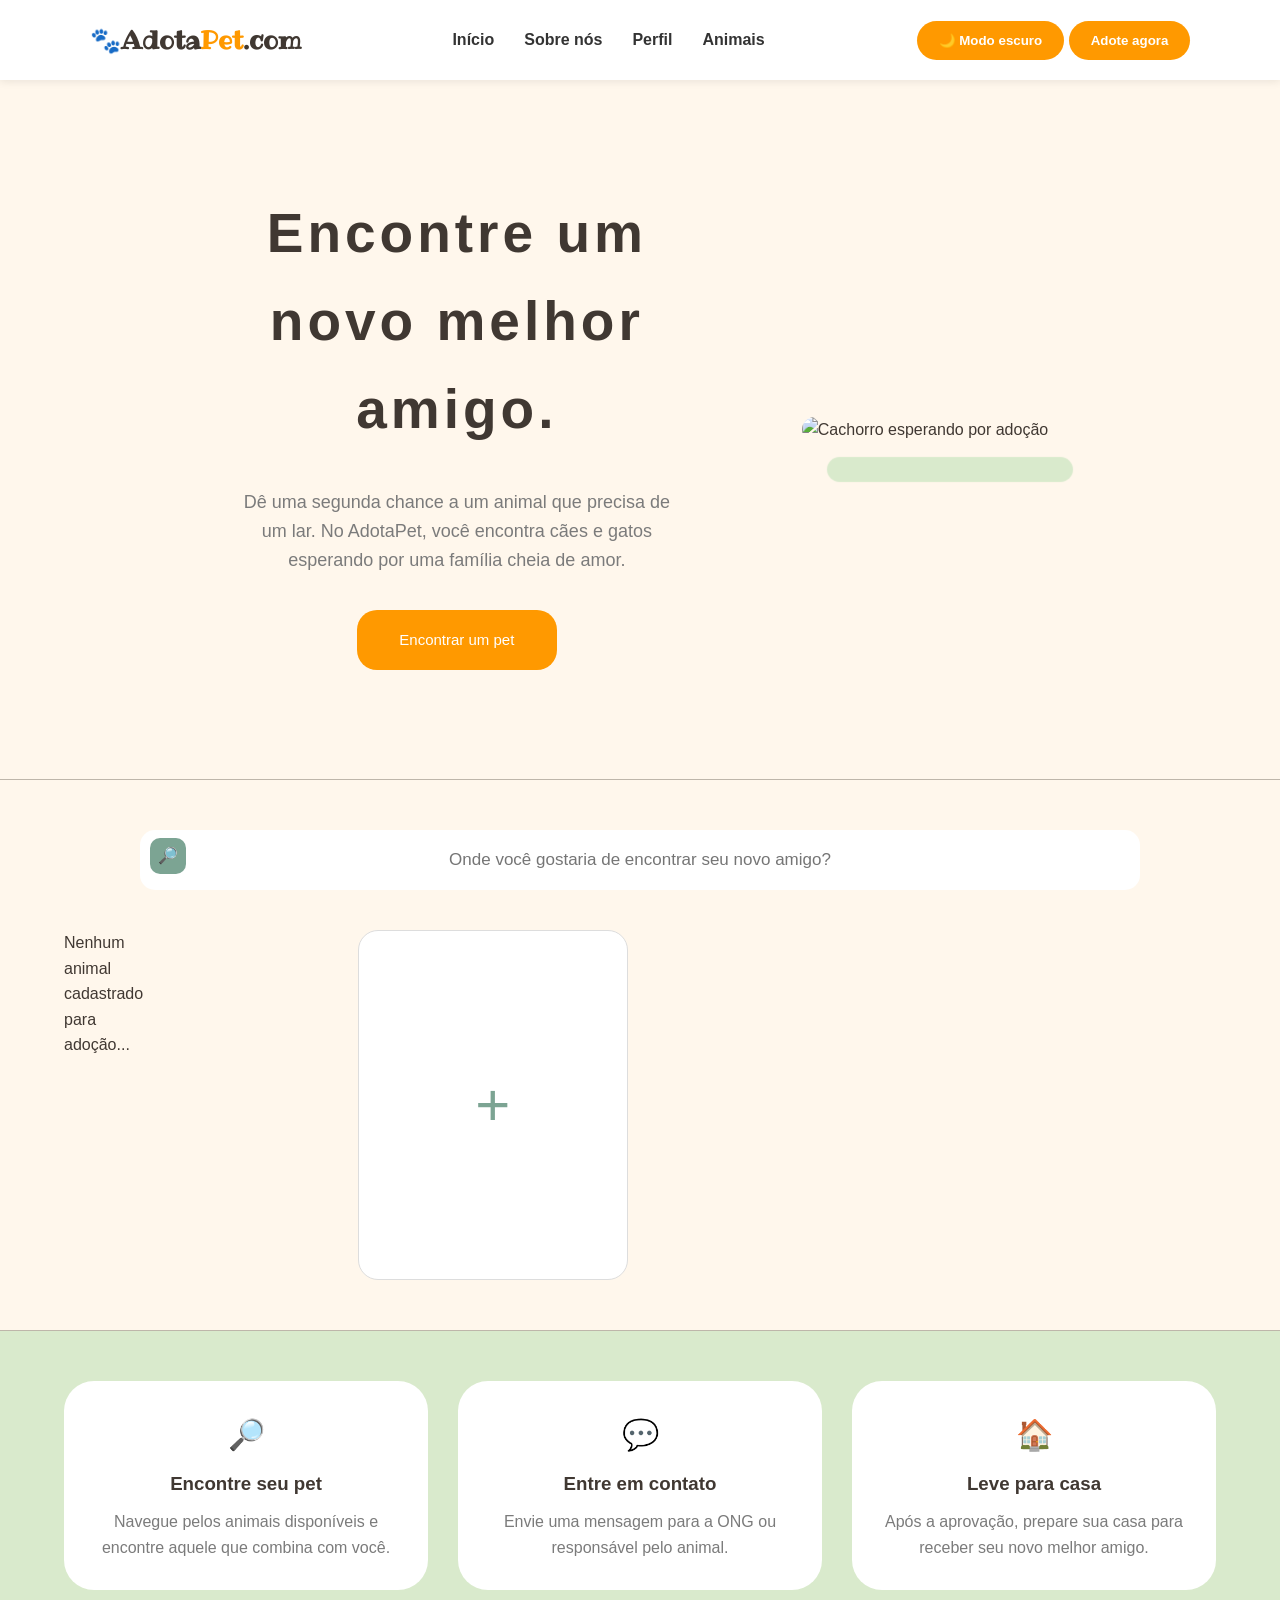
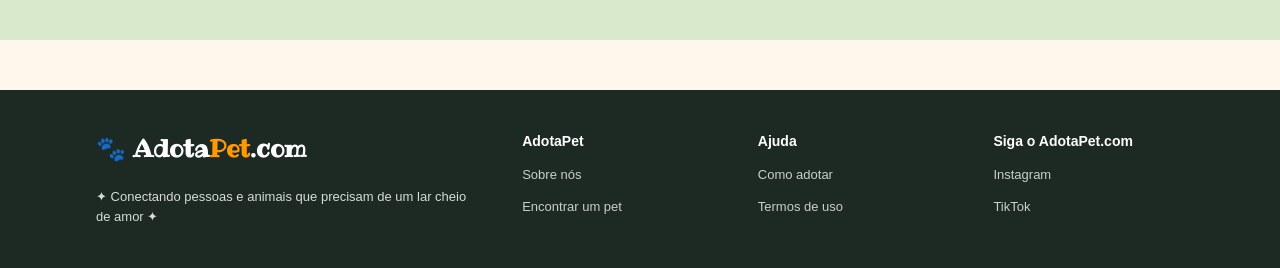
==== frontend/index.html @ 57af148b "primeiro commit" ====
<!DOCTYPE html>
<html lang="pt-BR">

<head>
    <meta charset="UTF-8">
    <meta name="viewport" content="width=device-width, initial-scale=1.0">
    <title>AdotaPet.com</title>
    <script src="https://cdn.tailwindcss.com"></script>
    <link rel="stylesheet" href="https://unpkg.com/aos@2.3.1/dist/aos.css">
    <link rel="stylesheet" href="style.css">
</head>

<body>

      <header>
        <div>
            <h1>🐾Adota<span>Pet</span>.com</h1>
        </div>

        <nav>
            <a href="index.html">Início</a>
            <a href="sobre.html">Sobre nós</a>
            <a href="perfil.html">Perfil</a>
            <a href="animais.html">Animais</a>
        </nav>
        <a href="cadastro.html">
            <button id="modoEscuro">🌙 Modo escuro</button>
            <button>Adote agora</button>
        </a>
    </header>
    <main>

        <section id="hero">

            <div id="info_inicial">

                <h2 id="titulo2">
                    Encontre um novo
                    <span>melhor amigo.</span>
               </h2>

                <p>
                    Dê uma segunda chance a um animal que precisa de um lar.
                    No AdotaPet, você encontra cães e gatos esperando por
                    uma família cheia de amor.
                </p>

                <div id="buttons_inicial">

                    <button class="btn" onclick="window.location.href='#pesquisa_inicial'">
                        Encontrar um pet
                    </button>

                </div>

            </div>

            <div>
                <img src="https://images.unsplash.com/photo-1552053831-71594a27632d?auto=format&fit=crop&w=900&q=80"
                    alt="Cachorro esperando por adoção" id="img-hero">
            </div>

        </section>


        <section id="pesquisa_inicial">

            <div id="div_lupa">



                <p id="lupa">🔎</p>

                <input type="text" id="pesquisa" placeholder="Onde você gostaria de encontrar seu novo amigo?">
                <div id="animais"></div>
            </div>


            <div id="container">
                <div id="listaAnimais">

                </div>
                <div class="animais">

                    <a href="formsanimal.html" id="p_animais">+</a>

                </div>
            </div>

        </section>


        <section id="container2">

            <div class="caixas">

                <p>🔎</p>

                <h3>Encontre seu pet</h3>

                <p>
                    Navegue pelos animais disponíveis e encontre
                    aquele que combina com você.
                </p>

            </div>


            <div class="caixas">

                <p>💬</p>

                <h3>Entre em contato</h3>

                <p>
                    Envie uma mensagem para a ONG ou responsável
                    pelo animal.
                </p>

            </div>


            <div class="caixas">

                <p>🏠</p>

                <h3>Leve para casa</h3>

                <p>
                    Após a aprovação, prepare sua casa para receber
                    seu novo melhor amigo.
                </p>

            </div>

        </section>

    </main>


    <footer class="rodape">

        <div class="rodape-conteudo">

            <div class="rodape-marca">

                <h2>
                    🐾
                    <span>Adota</span><b>Pet</b><span>.com</span>
                </h2>

                <p>
                    ✦ Conectando pessoas e animais que precisam
                    de um lar cheio de amor ✦
                </p>

            </div>


            <div class="rodape-coluna">

                <h3>AdotaPet</h3>

                <a href="sobre.html">Sobre nós</a>

                <a href="index.html">Encontrar um pet</a>

            </div>


            <div class="rodape-coluna">

                <h3>Ajuda</h3>

                <a href="adotar.html">Como adotar</a>

                <a href="termos.html">Termos de uso</a>

            </div>


            <div class="rodape-coluna"> 

                <h3>Siga o AdotaPet.com</h3>

                <a href="#">Instagram</a>

                <a href="#">TikTok</a>

            </div>

        </div>

    </footer>
 
   <script src="https://unpkg.com/aos@2.3.1/dist/aos.js"></script>
    <script src="https://cdn.jsdelivr.net/npm/gsap@3.13.0/dist/gsap.min.js"></script>
    <script src="https://cdn.jsdelivr.net/npm/gsap@3.13.0/dist/ScrollTrigger.min.js"></script>
    <script src="animacao.js"></script>
    <script src="script.js"></script>



</body>

</html>
---- frontend/style.css ----
* {
    margin: 0;
    padding: 0;
    box-sizing: border-box;
}

:root {
    --fundo: #fff7ec;
    --branco: #fff;
    --card: #fffdf9;

    --verde: #5c9148;
    --verde-escuro: #2f6b3f;
    --verde-claro: #e5efe2;
    --verde-clarinho: #d9eacc;

    --laranja: #ff9900;
    --laranjaescuro: #b96f00;

    --texto: #403832;
    --cinza: #646464;
    --borda: #eee5dc;

    --sombra: 0 4px 12px #503c281a;
}

@font-face {
    font-family: "fonte";
    src: url("Ribeye-Regular.ttf");
}

html {
    scroll-behavior: smooth;
}

body {
    background: var(--fundo);
    color: var(--texto);
    font-family: Arial, sans-serif;
    line-height: 1.6;
}

p {
    color: var(--cinza);
}

a {
    text-decoration: none;
}

button {
    cursor: pointer;
    transition: .3s ease;
}

button:hover {
    transform: translateY(-2px);
}

header {
    min-height: 80px;
    padding: 15px 7%;

    display: flex;
    align-items: center;
    justify-content: space-between;

    background: var(--branco);
    box-shadow: 0 2px 8px #00000014;
}

header h1 {
    margin: 0;
    font-family: "fonte";
    font-size: 25px;
}

header h1 span {
    color: var(--laranja);
}

nav {
    display: flex;
    gap: 30px;
}

nav a {
    color: #333;
    font-weight: bold;
    transition: .3s;
}

nav a:hover {
    color: var(--laranja);
}

header button {
    padding: 12px 22px;
    border: none;
    border-radius: 25px;

    background: var(--laranja);
    color: white;
    font-weight: bold;
}

header button:hover {
    background: var(--laranjaescuro);
}

body>h1 {
    margin: 35px 0 5px;

    color: var(--laranja);
    font-family: Georgia, serif;
    font-size: 32px;
    text-align: center;
}

body>p {
    margin-bottom: 25px;
    text-align: center;
}

.quem-somos {
    width: 90%;
    max-width: 1000px;

    margin: 25px auto;
    padding: 28px;

    display: grid;
    grid-template-columns: 1fr 1.3fr;
    gap: 30px;
    align-items: center;

    background: var(--card);
    border: 1px solid var(--borda);
    border-radius: 20px;

    box-shadow: var(--sombra);

    transition: .3s ease;
}

.quem-somos:hover {
    transform: translateY(-4px);
    box-shadow: 0 8px 20px #503c2824;
}

.imagem-quem {
    height: 230px;
    overflow: hidden;
    border-radius: 16px;
}

.imagem-quem img {
    width: 100%;
    height: 100%;
    object-fit: cover;
}

.titulo-quem,
.cabecalho {
    display: flex;
    align-items: center;
    gap: 12px;
    margin-bottom: 15px;
}

.icone-quem,
.cabecalho .icone {
    width: 45px;
    height: 45px;

    display: grid;
    place-items: center;

    flex-shrink: 0;

    background: var(--verde-claro);
    border-radius: 50%;

    font-size: 21px;
}

.titulo-quem h2,
.caixa h4 {
    color: var(--texto);
    font-family: Georgia, serif;
}

.texto-quem p,
.caixa p {
    margin-bottom: 12px;
    font-size: 13px;
    line-height: 1.6;
    text-align: left;
}

.informacao {
    width: 90%;
    max-width: 1000px;

    margin: 30px auto;

    display: grid;
    grid-template-columns: repeat(3, 1fr);
    gap: 18px;
}

.caixa {
    min-height: 390px;
    padding: 22px 18px;

    background: var(--card);
    border: 1px solid var(--borda);
    border-radius: 18px;

    box-shadow: var(--sombra);

    transition: .3s ease;
}

.caixa:hover {
    transform: translateY(-4px);
    box-shadow: 0 8px 20px #503c2824;
}

.caixa h4 {
    font-size: 18px;
}

.banner-adocao {
    width: 90%;
    max-width: 900px;

    min-height: 260px;

    margin: 40px auto;
    padding: 25px 35px;

    display: flex;
    align-items: center;
    gap: 40px;

    background: #c98d7d;
    border-radius: 18px;

    color: white;

    box-shadow: var(--sombra);
}

.foto-polaroid {
    width: 145px;
    height: 205px;

    flex-shrink: 0;
    position: relative;

    padding: 8px;

    background: white;

    transform: rotate(-7deg);

    box-shadow: 0 4px 10px #0003;
}

.foto-polaroid img {
    width: 100%;
    height: 155px;
    object-fit: cover;
}

.foto-polaroid span {
    position: absolute;
    bottom: -15px;
    left: 3px;

    width: 40px;
    height: 40px;

    display: grid;
    place-items: center;

    background: #71916e;
    border-radius: 50%;
}

.conteudo-banner {
    flex: 1;
}

.conteudo-banner h2 {
    margin-bottom: 8px;

    color: white;
    font-family: Georgia, serif;
    text-align: center;
}

.conteudo-banner p {
    color: #fffe;
    text-align: center;
}

.acoes {
    display: flex;
    justify-content: center;
    gap: 35px;
    margin-top: 20px;
}

.acoes>div {
    text-align: center;
}

.acoes strong {
    width: 45px;
    height: 45px;

    margin: auto;

    display: grid;
    place-items: center;

    border: 2px solid #fffc;
    border-radius: 50%;
}

.acoes p {
    color: white;
    font-size: 12px;
}

.rodape {
    margin-top: 50px;
    padding: 40px 0;

    background: #1d2923;
}

.rodape-conteudo {
    width: 85%;
    max-width: 1100px;

    margin: auto;

    display: grid;
    grid-template-columns: 2fr 1fr 1fr 1fr;
    gap: 45px;
}

.rodape-marca h2 {
    margin-bottom: 18px;

    color: white;
    font-family: "fonte";
}

.rodape-marca h2 span {
    color: white;
}

.rodape-marca h2 b {
    color: var(--laranja);
}

.rodape-marca p {
    color: #d6dcd8;
    font-size: 13px;
    text-align: left;
}

.rodape-coluna {
    display: flex;
    flex-direction: column;
    gap: 12px;
}

.rodape-coluna h3 {
    color: white;
    font-size: 14px;
}

.rodape-coluna a {
    color: #c9d0cc;
    font-size: 13px;
    transition: .2s;
}

.rodape-coluna a:hover {
    color: var(--laranja);
    transform: translateX(3px);
}

.conteudo-termos {
    width: 90%;
    max-width: 950px;
    margin: 45px auto;
}

.titulo-termos {
    margin-bottom: 35px;
    text-align: center;
}

.titulo-termos h2 {
    color: var(--laranja);
    font-family: Georgia, serif;
    font-size: 32px;
}

.titulo-termos small {
    color: #777;
}

.texto-termos {
    padding: 40px 50px;

    background: white;
    border-radius: 15px;

    box-shadow: var(--sombra);
}

.texto-termos p {
    margin-bottom: 18px;

    color: #444;
    font-size: 15px;

    text-align: justify;
}

.texto-termos h3 {
    margin: 30px 0 12px;

    color: var(--laranja);
    font-family: Georgia, serif;
}

.texto-termos ul {
    margin: 10px 0 20px 25px;
}

.texto-termos li {
    margin-bottom: 7px;
}

.final {
    padding: 20px;

    background: #eef7e9;
    border-left: 5px solid var(--verde);
    border-radius: 8px;
}

.assinatura {
    color: var(--laranja) !important;
    text-align: center !important;
}

#hero {
    min-height: 700px;
    padding: 50px 8%;

    display: flex;
    justify-content: center;
    align-items: center;

    gap: 120px;

    border-bottom: 1px solid #beb6aa;
}

#info_inicial {
    max-width: 500px;

    display: flex;
    flex-direction: column;
    align-items: center;

    gap: 35px;
}

#info_inicial h2 {
    max-width: 450px;

    font-size: 55px;
    letter-spacing: 4px;

    text-align: center;
}

#info_inicial p {
    max-width: 450px;

    color: #7b7b7b;
    font-size: 18px;
    line-height: 1.6;

    text-align: center;
}

#img-hero {
    width: 450px;
    height: 600px;

    object-fit: cover;

    border-radius: 20px;

    box-shadow: #d9eacc 25px 40px 1px;
}

#buttons_inicial {
    display: flex;
    gap: 30px;
}

.btn {
    width: 200px;
    height: 60px;

    border: none;
    border-radius: 20px;

    background: var(--laranja);
    color: white;

    font-size: 15px;
}

.btn:hover {
    background: var(--laranjaescuro);
}

#btn-comofunciona {
    background: transparent;

    border: 1px solid #abbe9d;

    color: #38452f;

    box-shadow: 2px 2px 2px #38452f;
}

#btn-comofunciona:hover {
    background: var(--verde-claro);
    color: var(--verde-escuro);
}

#pesquisa_inicial {
    min-height: 400px;
    padding: 50px 5%;

    display: flex;
    flex-direction: column;
    align-items: center;

    gap: 40px;

    border-bottom: 1px solid #beb6aa;
}

#div_lupa {
    width: 90%;
    max-width: 1000px;
    position: relative;
}

#div_lupa input {
    width: 100%;
    height: 60px;

    padding: 0 55px;

    border: none;
    border-radius: 15px;

    font-size: 17px;
    text-align: center;

    outline: none;
}

#div_lupa input:focus {
    box-shadow: 0 0 0 2px #d9eacc;
}

#lupa {
    position: absolute;
    top: 8px;
    left: 10px;

    z-index: 1;

    padding: 5px 8px;

    background: #7ca493;
    border-radius: 10px;
}

#container {
    width: 100%;
    max-width: 1200px;

    display: grid;
    grid-template-columns: repeat(4, 1fr);

    gap: 25px;
}

.animais {
    min-height: 350px;
    padding: 15px;

    display: flex;
    flex-direction: column;

    gap: 10px;

    background: white;

    border: 1px solid #ddd;
    border-radius: 20px;

    transition: .3s ease;
}

.animais:hover {
    transform: translateY(-5px);
    box-shadow: 0 8px 20px #503c2820;
}

.animais img {
    width: 100%;
    height: 200px;

    object-fit: cover;

    border-radius: 15px;
}

.info_animais {
    display: flex;
    flex-direction: column;
    gap: 3px;
}

.info_animais h3 {
    font-size: 20px;
}

.info_animais p {
    color: #7b7b7b;
    font-size: 14px;
}

.animais button {
    height: 45px;

    margin-top: auto;

    border: none;
    border-radius: 20px;

    background: var(--laranja);
    color: white;
}

.animais button:hover {
    background: var(--laranjaescuro);
}

#p_animais {
    height: 100%;

    display: grid;
    place-items: center;

    color: #7ca493;
    font-size: 60px;
}

.animais:last-child {
    cursor: pointer;
}

.animais:last-child:hover {
    background: var(--verde-claro);
}

#container2 {
    padding: 50px 5%;

    display: grid;
    grid-template-columns: repeat(3, 1fr);

    gap: 30px;

    background: var(--verde-clarinho);
}

.caixas {
    min-height: 200px;
    padding: 30px;

    display: flex;
    flex-direction: column;
    justify-content: center;
    align-items: center;

    gap: 10px;

    background: white;
    border-radius: 30px;

    text-align: center;

    transition: .3s ease;
}

.caixas:hover {
    transform: translateY(-5px);
    box-shadow: 0 8px 20px #503c2820;
}

.caixas p:first-child {
    font-size: 30px;
}

.caixas p:last-child {
    color: #7b7b7b;
}

/*login*/

.login-container {
    display: flex;
    justify-content: center;
    padding: 80px;
}

.login-box {
    background-color: white;
    padding: 50px;
    width: 450px;
    border-radius: 15px;
    text-align: center;
}

.login-box input {
    width: 100%;
    padding: 15px;
    margin: 12px 0 20px;
    border: 1px solid #ccc;
    border-radius: 5px;
}

.login-box button {
    width: 100%;
    padding: 15px;
    margin-top: 10px;
    border: none;
    border-radius: 20px;
}

/* CADASTRO */

.cadastro-main {
    display: flex;
    flex-direction: column;
    align-items: center;
    justify-content: center;
    padding: 50px;
    margin: 50px auto;
    background-color: white;
    width: 650px;
    max-width: 90%;
    border-radius: 10px;
    text-align: center;
}

.cadastro-main h2 {
    margin-bottom: 20px;
    color: var(--laranja);
    font-family: Georgia, serif;
    font-size: 28px;
}

.cadastro-main input {
    width: 100%;
    padding: 10px;
    margin: 8px 0 15px;
    border: 1px solid #ccc;
    border-radius: 5px;
}

.cadastro-main select {
    width: 100%;
    padding: 10px;
    margin: 8px 0 15px;
    border: 1px solid #ccc;
    border-radius: 5px;
}

.cadastro-main button {
    width: 100%;
    padding: 10px;
    border: none;
    border-radius: 20px;
    background-color: #e2e0e0;
}


.como-funciona {
    width: 90%;
    max-width: 1000px;
    margin: 50px auto;
}

.introducao {
    text-align: center;
    margin-bottom: 30px;
}

.introducao h1 {
    color: var(--laranja);
    font-family: Georgia, serif;
    font-size: 32px;
    margin-bottom: 10px;
}

.introducao p {
    max-width: 700px;
    margin: auto;
    font-size: 15px;
}

.etapa {
    padding: 22px 28px;
    margin-bottom: 15px;
    background: var(--card);
    border: 1px solid var(--borda);
    border-radius: 18px;
    box-shadow: 0 3px 10px #00000012;
    transition: .3s;
}

.etapa:hover {
    transform: translateY(-3px);
    box-shadow: 0 7px 18px #0000001c;
}

.etapa h2 {
    color: var(--texto);
    font-family: Georgia, serif;
    font-size: 20px;
    margin-bottom: 8px;
}

.etapa p {
    color: #555;
    font-size: 14px;
    margin-bottom: 8px;
    text-align: left;
}

.etapa ul {
    margin-left: 20px;
    color: #555;
    font-size: 14px;
}





.animais img {
    width: 100%;
    height: 220px;
    object-fit: cover;
    border-radius: 10px;
    cursor: pointer;
}

.animais img:hover {
    opacity: 0.8;
}


#lunaP {
    background-color: var(--fundo);
    margin-left: 20%;
    margin-right: 20%;
}





/* DADOS DO ANIMAL */

.dados-thor {
    padding: 20px;
}

.titulo-animal {
    color: #6b9e78;
    font-size: 18px;
    font-weight: bold;
    margin-bottom: 10px;
}

.dados-thor h2 {
    font-size: 45px;
    color: #333;
    margin-bottom: 20px;
}

.informacoes {
    background-color: white;
    padding: 20px;
    border-radius: 15px;
    margin-bottom: 25px;
    box-shadow: 0 4px 15px rgba(0, 0, 0, 0.08);
}

.informacoes p {
    margin: 12px 0;
    font-size: 16px;
}

.dados-thor h3 {
    font-size: 22px;
    margin-bottom: 12px;
    color: #444;
}

.dados-thor>p {
    font-size: 16px;
    line-height: 1.6;
    margin-bottom: 15px;
}

.botoes-thor {
    display: flex;
    gap: 15px;
    margin-top: 25px;
}

.btn-adotar {
    background-color: #6b9e78;
    color: white;
    border: none;
    padding: 13px 22px;
    border-radius: 10px;
    font-weight: bold;
    cursor: pointer;
}

.btn-voltar {
    background-color: white;
    color: #6b9e78;
    border: 2px solid #6b9e78;
    padding: 11px 22px;
    border-radius: 10px;
    font-weight: bold;
    cursor: pointer;
}

#listaAnimais {
    display: grid;
    grid-template-columns: 1fr 1fr 1fr;
    flex-wrap: wrap;
    justify-content: space-evenly;
}

.carD {
    display: flex;
    flex-direction: column;
    gap: 5px;
    padding: 20px;
    padding-top: 20px;
    width: 400px;
    height: 400px;
    border: 1px solid white;
    border-radius: 21px;
    margin: 35px;
    background-color: white;
    color: black;
    box-shadow: #5b996cb7 10px 10px 1px;

}

.listadalista {
    display: grid;
    grid-template-columns: 1fr 1fr 1fr;
    flex-wrap: wrap;
    justify-content: space-evenly;
}


/*modo escuro*/

body.modo-escuro {
    background: #121212;
    color: white;
}

body.modo-escuro header{
    background: #121212;
}

body.modo-escuro a {
    color: white;
}

#modoescuro {
    padding: 10px 15px;
    border: none;
    border-radius: 20px;
    cursor: pointer;
    background: #333;
    colot
}


@media(max-width: 600px) {
    #hero {
        flex-direction: column;
    }

    #container {
        grid-template-columns: 1fr;
    }

    a {
        margin-left: 10px;
    }
    #container2 {
        grid-template-columns: 1fr;
    }

    #listaAnimais {
        grid-template-columns: 1fr;
        justify-content: center;
        align-items: center;
        justify-self: center;
    }

    .listadalista {
        grid-template-columns: 1fr;
        justify-content: center;
        align-items: center;
        justify-self: center;
    }

    nav {
        gap:10px
    }
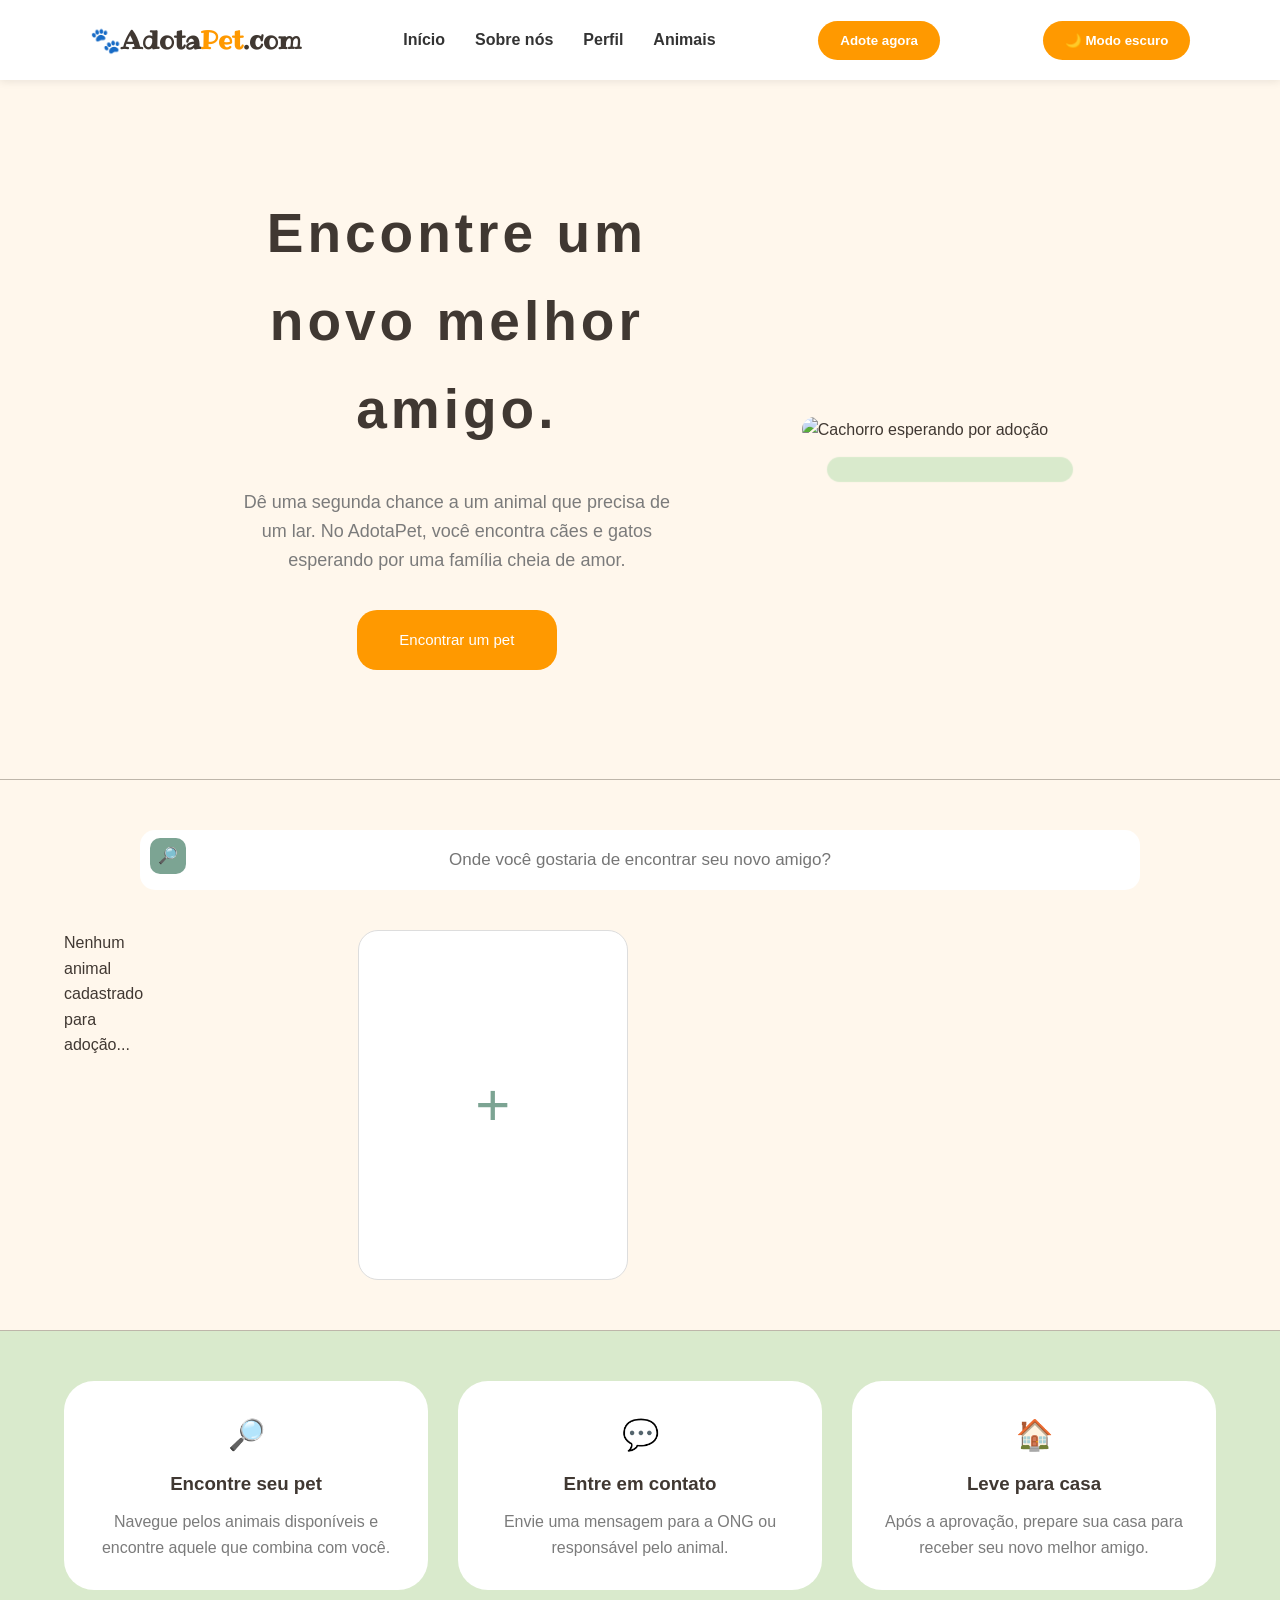
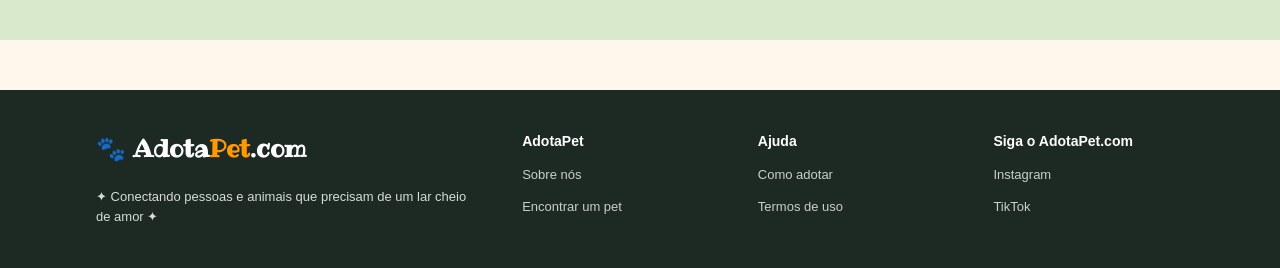
==== commit 22b29285: "v1.1" ====
--- a/frontend/index.html
+++ b/frontend/index.html
@@ -24,9 +24,10 @@
             <a href="animais.html">Animais</a>
         </nav>
         <a href="cadastro.html">
-            <button id="modoEscuro">🌙 Modo escuro</button>
+
             <button>Adote agora</button>
         </a>
+        <button id="modoEscuro">🌙 Modo escuro</button>
     </header>
     <main>
 
--- a/frontend/style.css
+++ b/frontend/style.css
@@ -1004,6 +1004,23 @@
     justify-content: space-evenly;
 }
 
+/*CADASTRO*/
+
+#miau{
+    font-family: "Oswald", sans-serif;
+    font-size: 30px;
+    display: flex;
+    justify-content: left;
+    margin: 90px;
+}
+
+#auau{
+    font-family: "Oswald", sans-serif;
+    font-size: 30px;
+    display: flex;
+    justify-content: right;
+    margin: 90px;
+}
 
 /*modo escuro*/
 
@@ -1026,7 +1043,11 @@
     border-radius: 20px;
     cursor: pointer;
     background: #333;
-    colot
+    color: w;
+}
+
+div.modo-escuro{
+    
 }
 
 
@@ -1059,7 +1080,5 @@
         align-items: center;
         justify-self: center;
     }
-
-    nav {
-        gap:10px
-    }+    
+}
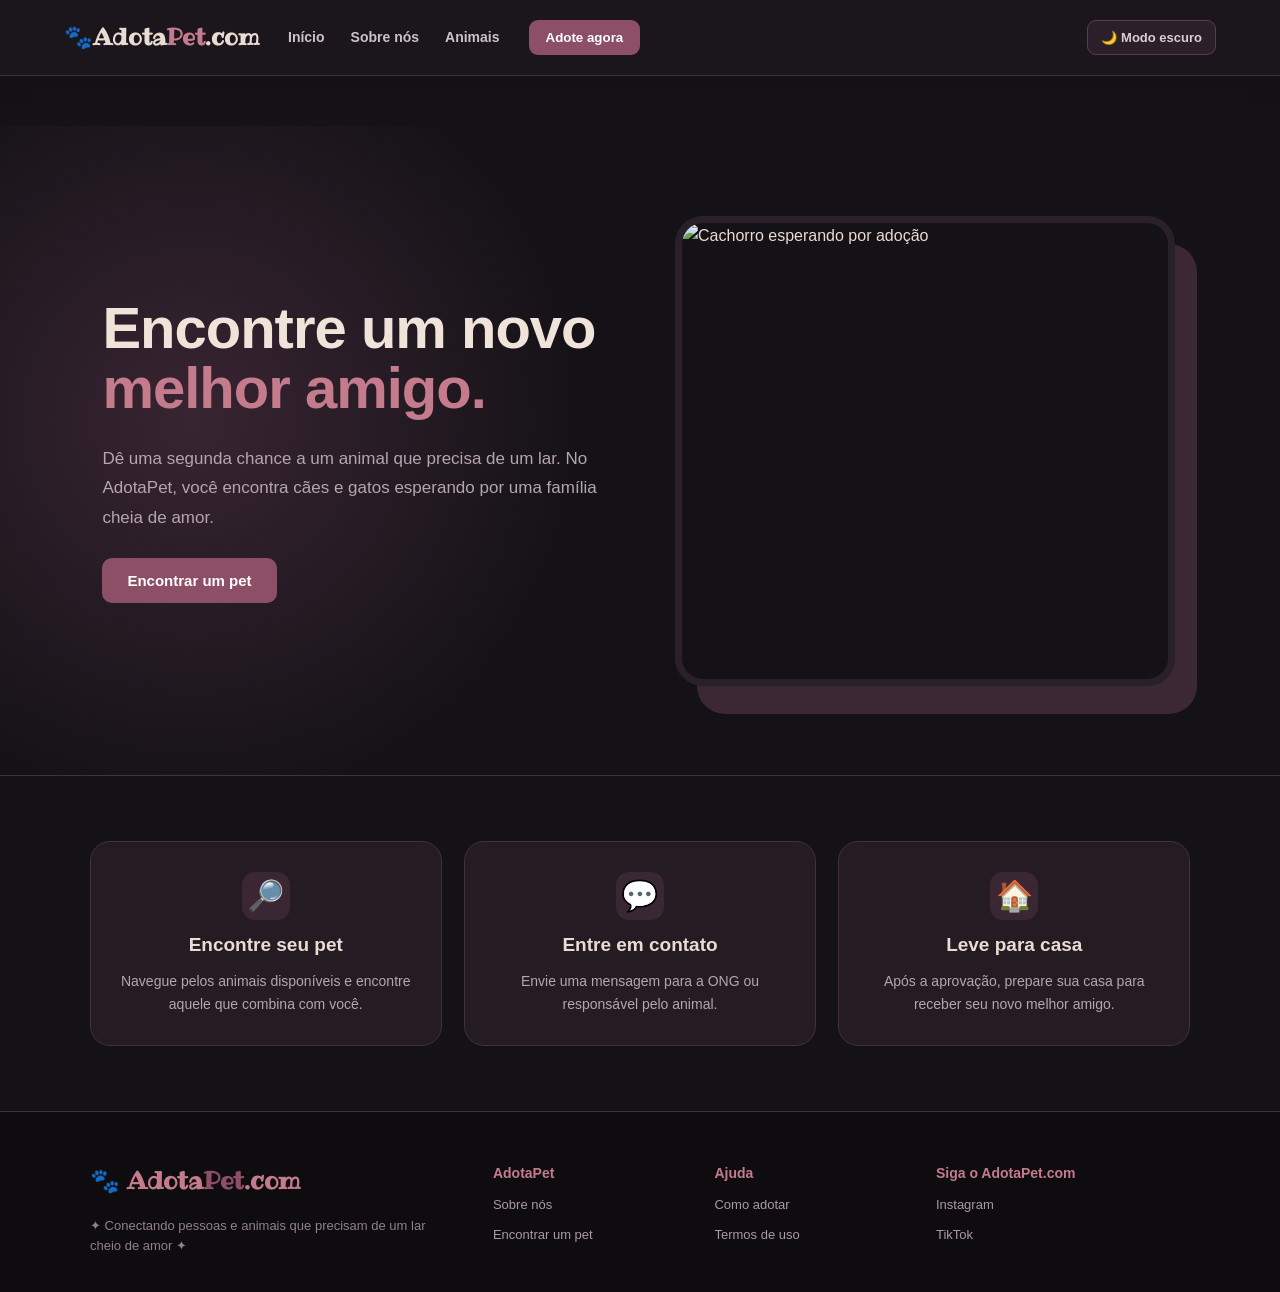
==== commit d60d2be7: "v1.2" ====
--- a/frontend/index.html
+++ b/frontend/index.html
@@ -20,7 +20,6 @@
         <nav>
             <a href="index.html">Início</a>
             <a href="sobre.html">Sobre nós</a>
-            <a href="perfil.html">Perfil</a>
             <a href="animais.html">Animais</a>
         </nav>
         <a href="cadastro.html">
@@ -30,22 +29,17 @@
         <button id="modoEscuro">🌙 Modo escuro</button>
     </header>
     <main>
-
         <section id="hero">
-
             <div id="info_inicial">
-
                 <h2 id="titulo2">
                     Encontre um novo
                     <span>melhor amigo.</span>
                </h2>
-
                 <p>
                     Dê uma segunda chance a um animal que precisa de um lar.
                     No AdotaPet, você encontra cães e gatos esperando por
                     uma família cheia de amor.
                 </p>
-
                 <div id="buttons_inicial">
 
                     <button class="btn" onclick="window.location.href='#pesquisa_inicial'">
@@ -62,34 +56,6 @@
             </div>
 
         </section>
-
-
-        <section id="pesquisa_inicial">
-
-            <div id="div_lupa">
-
-
-
-                <p id="lupa">🔎</p>
-
-                <input type="text" id="pesquisa" placeholder="Onde você gostaria de encontrar seu novo amigo?">
-                <div id="animais"></div>
-            </div>
-
-
-            <div id="container">
-                <div id="listaAnimais">
-
-                </div>
-                <div class="animais">
-
-                    <a href="formsanimal.html" id="p_animais">+</a>
-
-                </div>
-            </div>
-
-        </section>
-
 
         <section id="container2">
 
--- a/frontend/style.css
+++ b/frontend/style.css
@@ -5,23 +5,17 @@
 }
 
 :root {
-    --fundo: #fff7ec;
-    --branco: #fff;
-    --card: #fffdf9;
-
-    --verde: #5c9148;
-    --verde-escuro: #2f6b3f;
-    --verde-claro: #e5efe2;
-    --verde-clarinho: #d9eacc;
-
-    --laranja: #ff9900;
-    --laranjaescuro: #b96f00;
-
-    --texto: #403832;
-    --cinza: #646464;
-    --borda: #eee5dc;
-
-    --sombra: 0 4px 12px #503c281a;
+    --bg: #151217;
+    --bg2: #1c161d;
+    --surface: #241c22;
+    --surface2: #2d222b;
+    --primary: #8d4f65;
+    --accent: #c47b8c;
+    --accent2: #d69aaa;
+    --cream: #eadbd3;
+    --muted: #b5a5ad;
+    --border: #40313c;
+    --shadow: 0 18px 45px rgba(0, 0, 0, .28);
 }
 
 @font-face {
@@ -34,14 +28,15 @@
 }
 
 body {
-    background: var(--fundo);
-    color: var(--texto);
+    background: var(--bg);
+    color: var(--cream);
     font-family: Arial, sans-serif;
     line-height: 1.6;
+    transition: .35s ease;
 }
 
 p {
-    color: var(--cinza);
+    color: var(--muted);
 }
 
 a {
@@ -50,7 +45,7 @@
 
 button {
     cursor: pointer;
-    transition: .3s ease;
+    transition: .25s ease;
 }
 
 button:hover {
@@ -58,60 +53,86 @@
 }
 
 header {
-    min-height: 80px;
-    padding: 15px 7%;
-
+    min-height: 76px;
+    padding: 12px 5%;
     display: flex;
     align-items: center;
-    justify-content: space-between;
-
-    background: var(--branco);
-    box-shadow: 0 2px 8px #00000014;
+    gap: 18px;
+    background: rgba(28, 22, 29, .96);
+    border-bottom: 1px solid var(--border);
+    top: 0;
+    z-index: 1000;
+    box-shadow: 0 5px 20px rgba(0, 0, 0, .16);
+    margin-bottom: 50px;
 }
 
 header h1 {
-    margin: 0;
-    font-family: "fonte";
-    font-size: 25px;
+    font-family: "fonte", Georgia, serif;
+    font-size: 23px;
+    color: var(--cream);
+    white-space: nowrap;
 }
 
 header h1 span {
-    color: var(--laranja);
+    color: var(--accent);
 }
 
 nav {
     display: flex;
-    gap: 30px;
+    align-items: center;
+    gap: 4px;
 }
 
 nav a {
-    color: #333;
+    padding: 8px 11px;
+    color: #d0c1c8;
+    font-size: 14px;
     font-weight: bold;
-    transition: .3s;
+    border-radius: 8px;
+    transition: .25s;
 }
 
 nav a:hover {
-    color: var(--laranja);
-}
-
-header button {
-    padding: 12px 22px;
-    border: none;
-    border-radius: 25px;
-
-    background: var(--laranja);
-    color: white;
+    color: #fff;
+    background: var(--surface2);
+}
+
+header button,
+header>.button1 {
+    margin-left: auto;
+    padding: 10px 17px;
+    border: 0;
+    border-radius: 9px;
+    background: var(--primary);
+    color: #fff;
     font-weight: bold;
 }
 
-header button:hover {
-    background: var(--laranjaescuro);
+header button:hover,
+header>.button1:hover {
+    background: var(--accent);
+}
+
+#modoEscuro,
+#modoescuro {
+    padding: 9px 13px;
+    border: 1px solid #5a3c4a;
+    border-radius: 9px;
+    background: #2b2029;
+    color: #decbd2;
+    font-size: 13px;
+    white-space: nowrap;
+}
+
+#modoEscuro:hover,
+#modoescuro:hover {
+    background: var(--primary);
+    color: #fff;
 }
 
 body>h1 {
-    margin: 35px 0 5px;
-
-    color: var(--laranja);
+    margin: 42px 0 5px;
+    color: var(--accent);
     font-family: Georgia, serif;
     font-size: 32px;
     text-align: center;
@@ -125,27 +146,21 @@
 .quem-somos {
     width: 90%;
     max-width: 1000px;
-
     margin: 25px auto;
     padding: 28px;
-
     display: grid;
     grid-template-columns: 1fr 1.3fr;
     gap: 30px;
     align-items: center;
-
-    background: var(--card);
-    border: 1px solid var(--borda);
+    background: var(--surface);
+    border: 1px solid var(--border);
     border-radius: 20px;
-
-    box-shadow: var(--sombra);
-
-    transition: .3s ease;
+    box-shadow: var(--shadow);
+    transition: .3s;
 }
 
 .quem-somos:hover {
     transform: translateY(-4px);
-    box-shadow: 0 8px 20px #503c2824;
 }
 
 .imagem-quem {
@@ -158,6 +173,11 @@
     width: 100%;
     height: 100%;
     object-fit: cover;
+    transition: .5s;
+}
+
+.quem-somos:hover .imagem-quem img {
+    transform: scale(1.04);
 }
 
 .titulo-quem,
@@ -172,21 +192,17 @@
 .cabecalho .icone {
     width: 45px;
     height: 45px;
-
     display: grid;
     place-items: center;
-
     flex-shrink: 0;
-
-    background: var(--verde-claro);
+    background: #3a2733;
     border-radius: 50%;
-
     font-size: 21px;
 }
 
 .titulo-quem h2,
 .caixa h4 {
-    color: var(--texto);
+    color: var(--cream);
     font-family: Georgia, serif;
 }
 
@@ -201,9 +217,7 @@
 .informacao {
     width: 90%;
     max-width: 1000px;
-
     margin: 30px auto;
-
     display: grid;
     grid-template-columns: repeat(3, 1fr);
     gap: 18px;
@@ -212,60 +226,42 @@
 .caixa {
     min-height: 390px;
     padding: 22px 18px;
-
-    background: var(--card);
-    border: 1px solid var(--borda);
+    background: var(--surface);
+    border: 1px solid var(--border);
     border-radius: 18px;
-
-    box-shadow: var(--sombra);
-
-    transition: .3s ease;
+    box-shadow: var(--shadow);
+    transition: .3s;
 }
 
 .caixa:hover {
-    transform: translateY(-4px);
-    box-shadow: 0 8px 20px #503c2824;
-}
-
-.caixa h4 {
-    font-size: 18px;
+    transform: translateY(-5px);
+    border-color: var(--primary);
 }
 
 .banner-adocao {
     width: 90%;
     max-width: 900px;
-
     min-height: 260px;
-
     margin: 40px auto;
     padding: 25px 35px;
-
     display: flex;
     align-items: center;
     gap: 40px;
-
-    background: #c98d7d;
-    border-radius: 18px;
-
-    color: white;
-
-    box-shadow: var(--sombra);
+    background: linear-gradient(135deg, #5b3546, #8d4f65);
+    border-radius: 20px;
+    color: #fff;
+    box-shadow: var(--shadow);
 }
 
 .foto-polaroid {
     width: 145px;
     height: 205px;
-
+    padding: 8px;
+    position: relative;
     flex-shrink: 0;
-    position: relative;
-
-    padding: 8px;
-
-    background: white;
-
+    background: #fff;
     transform: rotate(-7deg);
-
-    box-shadow: 0 4px 10px #0003;
+    box-shadow: 0 5px 15px #0005;
 }
 
 .foto-polaroid img {
@@ -278,14 +274,11 @@
     position: absolute;
     bottom: -15px;
     left: 3px;
-
     width: 40px;
     height: 40px;
-
     display: grid;
     place-items: center;
-
-    background: #71916e;
+    background: #8d6b76;
     border-radius: 50%;
 }
 
@@ -295,14 +288,13 @@
 
 .conteudo-banner h2 {
     margin-bottom: 8px;
-
-    color: white;
+    color: #fff;
     font-family: Georgia, serif;
     text-align: center;
 }
 
 .conteudo-banner p {
-    color: #fffe;
+    color: #f5e9eb;
     text-align: center;
 }
 
@@ -320,80 +312,555 @@
 .acoes strong {
     width: 45px;
     height: 45px;
-
     margin: auto;
-
     display: grid;
     place-items: center;
-
     border: 2px solid #fffc;
     border-radius: 50%;
 }
 
 .acoes p {
-    color: white;
+    color: #fff;
     font-size: 12px;
 }
 
-.rodape {
-    margin-top: 50px;
-    padding: 40px 0;
-
-    background: #1d2923;
-}
-
-.rodape-conteudo {
-    width: 85%;
-    max-width: 1100px;
-
+#hero {
+    min-height: 650px;
+    padding: 70px 8%;
+    display: grid;
+    grid-template-columns: 1fr 1fr;
+    align-items: center;
+    gap: 65px;
+    background: radial-gradient(circle at 15% 45%, #382532 0, transparent 34%), var(--bg);
+    border-bottom: 1px solid var(--border);
+}
+
+#info_inicial {
+    max-width: 580px;
+    display: flex;
+    flex-direction: column;
+    align-items: flex-start;
+    gap: 25px;
+}
+
+#info_inicial h2,
+#titulo2 {
+    font-size: 58px;
+    line-height: 1.04;
+    letter-spacing: -1px;
+    color: #f0e3da;
+}
+
+#titulo2 span {
+    display: block;
+    color: var(--accent);
+}
+
+#info_inicial p {
+    max-width: 520px;
+    color: var(--muted);
+    font-size: 17px;
+    line-height: 1.75;
+}
+
+#buttons_inicial {
+    display: flex;
+    gap: 14px;
+}
+
+.btn {
+    padding: 14px 25px;
+    border: 0;
+    border-radius: 10px;
+    background: var(--primary);
+    color: #fff;
+    font-size: 15px;
+    font-weight: bold;
+}
+
+.btn:hover {
+    background: var(--accent);
+}
+
+#btn-comofunciona {
+    background: transparent;
+    border: 1px solid #715464;
+    color: var(--cream);
+}
+
+#btn-comofunciona:hover {
+    background: var(--surface2);
+}
+
+#img-hero {
+    width: 100%;
+    max-width: 500px;
+    height: 470px;
+    object-fit: cover;
+    border: 7px solid #29202a;
+    border-radius: 28px;
+    box-shadow: 22px 28px 0 #3b2834;
+}
+
+#hero>div:last-child {
+    display: flex;
+    justify-content: center;
+}
+
+#pesquisa_inicial {
+    padding: 10px 10px;
+    margin: 10px 10px;
+    background: var(--bg2);
+    border-bottom: 1px solid var(--border);
+}
+
+#div_lupa {
+    width: 90%;
+    max-width: 950px;
+    margin: 26px auto 0;
+    position: relative;
+    display: block;
+}
+
+#div_lupa input {
+    width: 100%;
+    height: 58px;
+    padding: 0 55px;
+    border: 1px solid var(--border);
+    border-radius: 14px;
+    background: var(--surface);
+    color: var(--cream);
+    font-size: 16px;
+    text-align: center;
+    outline: 0;
+}
+
+#div_lupa input::placeholder {
+    color: #8f7e87;
+}
+
+#div_lupa input:focus {
+    border-color: var(--accent);
+    box-shadow: 0 0 0 3px #c47b8c20;
+}
+
+#lupa {
+    position: absolute;
+    top: 7px;
+    left: 9px;
+    z-index: 1;
+    padding: 5px 9px;
+    background: var(--primary);
+    border-radius: 9px;
+}
+
+#container {
+    width: 100%;
+    max-width: 1200px;
+    margin: 35px auto 0;
+}
+
+#listaAnimais,
+#container {
+    display: grid;
+    grid-template-columns: repeat(3, 1fr);
+    gap: 22px;
+}
+
+.animais {
+    min-height: 330px;
+    padding: 15px;
+    display: flex;
+    flex-direction: column;
+    gap: 10px;
+    background: var(--surface);
+    border: 1px solid var(--border);
+    border-radius: 20px;
+    transition: .3s;
+    overflow: hidden;
+}
+
+.animais:hover {
+    transform: translateY(-6px);
+    border-color: var(--accent);
+    box-shadow: var(--shadow);
+    background: var(--surface2);
+}
+
+.animais img {
+    width: 100%;
+    height: 200px;
+    object-fit: cover;
+    border-radius: 14px;
+    transition: .4s;
+    cursor: pointer;
+}
+
+.animais:hover img {
+    transform: scale(1.02);
+}
+
+.info_animais {
+    display: flex;
+    flex-direction: column;
+    gap: 3px;
+}
+
+.info_animais h3 {
+    font-size: 19px;
+    color: var(--cream);
+}
+
+.info_animais p {
+    font-size: 13px;
+}
+
+.animais button {
+    height: 43px;
+    margin-top: auto;
+    border: 0;
+    border-radius: 10px;
+    background: var(--primary);
+    color: #fff;
+}
+
+.animais button:hover {
+    background: var(--accent);
+}
+
+#p_animais {
+    width: 10%;
+    min-height: 300px;
+    display: grid;
+    justify-self: center;
+    place-items: center;
+    color: var(--accent);
+    font-size: 60px;
+    border-radius: 20px;
+    transition: .3s;
+}
+
+#p_animais:hover {
+    transform: translateY(-5px);
+    border-color: var(--accent);
+}
+
+#container2 {
+    padding: 65px 7%;
+    display: grid;
+    grid-template-columns: repeat(3, 1fr);
+    gap: 22px;
+    background: var(--bg);
+}
+
+.caixas {
+    min-height: 200px;
+    padding: 30px;
+    display: flex;
+    flex-direction: column;
+    justify-content: center;
+    align-items: center;
+    gap: 10px;
+    background: var(--surface);
+    border: 1px solid var(--border);
+    border-radius: 20px;
+    text-align: center;
+    transition: .3s;
+}
+
+.caixas:hover {
+    transform: translateY(-6px);
+    border-color: var(--primary);
+    box-shadow: var(--shadow);
+}
+
+.caixas p:first-child {
+    width: 48px;
+    height: 48px;
+    display: grid;
+    place-items: center;
+    background: #3a2733;
+    border-radius: 13px;
+    font-size: 30px;
+}
+
+.caixas h3 {
+    color: var(--cream);
+    font-size: 19px;
+}
+
+.caixas p:last-child {
+    font-size: 14px;
+}
+
+.login-container {
+    min-height: calc(100vh - 76px);
+    display: flex;
+    justify-content: center;
+    align-items: center;
+    padding: 50px;
+}
+
+.login-box,
+.cadastro-main {
+    background: var(--surface);
+    border: 1px solid var(--border);
+    box-shadow: var(--shadow);
+}
+
+.login-box {
+    width: 450px;
+    padding: 42px;
+    border-radius: 18px;
+    text-align: center;
+}
+
+.login-box h1,
+.cadastro-main h1,
+.cadastro-main h2 {
+    color: var(--accent);
+    font-family: Georgia, serif;
+    margin-bottom: 20px;
+}
+
+.login-box p {
+    margin-bottom: 10px;
+}
+
+.login-box form,
+.cadastro-main form {
+    text-align: left;
+}
+
+.login-box label,
+.cadastro-main label {
+    color: #d3c2c9;
+    font-size: 14px;
+}
+
+.login-box input,
+.cadastro-main input,
+.cadastro-main select {
+    width: 100%;
+    padding: 13px;
+    margin: 7px 0 12px;
+    border: 1px solid #4a3742;
+    border-radius: 9px;
+    background: #191419;
+    color: var(--cream);
+    outline: none;
+}
+
+.login-box input:focus,
+.cadastro-main input:focus,
+.cadastro-main select:focus {
+    border-color: var(--accent);
+}
+
+.login-box button,
+.cadastro-main button {
+    width: 100%;
+    padding: 13px;
+    margin-top: 10px;
+    border: 0;
+    border-radius: 10px;
+    background: var(--primary);
+    color: #fff;
+    font-weight: bold;
+}
+
+.login-box button:hover,
+.cadastro-main button:hover {
+    background: var(--accent);
+}
+
+.login-box a,
+.cadastro-main a {
+    color: var(--accent);
+}
+
+.cadastro-main {
+    width: 650px;
+    max-width: 90%;
+    margin: 55px auto;
+    padding: 40px;
+    border-radius: 18px;
+    text-align: center;
+}
+
+.como-funciona {
+    width: 90%;
+    max-width: 1000px;
+    margin: 50px auto;
+}
+
+.introducao {
+    margin-bottom: 30px;
+    text-align: center;
+}
+
+.introducao h1 {
+    color: var(--accent);
+    font-family: Georgia, serif;
+    font-size: 32px;
+    margin-bottom: 10px;
+}
+
+.introducao p {
+    max-width: 700px;
     margin: auto;
-
+    font-size: 15px;
+}
+
+.etapa {
+    padding: 22px 28px;
+    margin-bottom: 15px;
+    background: var(--surface);
+    border: 1px solid var(--border);
+    border-radius: 18px;
+    box-shadow: var(--shadow);
+    transition: .3s;
+}
+
+.etapa:hover {
+    transform: translateY(-4px);
+    border-color: var(--primary);
+}
+
+.etapa h2 {
+    color: var(--cream);
+    font-family: Georgia, serif;
+    font-size: 20px;
+    margin-bottom: 8px;
+}
+
+.etapa p,
+.etapa li {
+    color: var(--muted);
+    font-size: 14px;
+}
+
+.etapa p {
+    margin-bottom: 8px;
+}
+
+.etapa ul {
+    margin-left: 20px;
+}
+
+.dados-thor {
+    padding: 20px;
+}
+
+.titulo-animal {
+    color: var(--accent);
+    font-size: 18px;
+    font-weight: bold;
+    margin-bottom: 10px;
+}
+
+.dados-thor h2 {
+    font-size: 45px;
+    color: var(--cream);
+    margin-bottom: 20px;
+}
+
+.informacoes {
+    padding: 20px;
+    margin-bottom: 25px;
+    background: var(--surface);
+    border: 1px solid var(--border);
+    border-radius: 15px;
+    box-shadow: var(--shadow);
+}
+
+.informacoes p {
+    margin: 12px 0;
+    color: var(--muted);
+    font-size: 16px;
+}
+
+.dados-thor h3 {
+    font-size: 22px;
+    margin-bottom: 12px;
+    color: var(--cream);
+}
+
+.dados-thor>p {
+    color: var(--muted);
+    font-size: 16px;
+    margin-bottom: 15px;
+}
+
+.botoes-thor {
+    display: flex;
+    gap: 15px;
+    margin-top: 25px;
+}
+
+.btn-adotar {
+    padding: 13px 22px;
+    border: 0;
+    border-radius: 10px;
+    background: var(--primary);
+    color: #fff;
+    font-weight: bold;
+}
+
+.btn-adotar:hover {
+    background: var(--accent);
+}
+
+.btn-voltar {
+    padding: 11px 22px;
+    border: 1px solid var(--accent);
+    border-radius: 10px;
+    background: transparent;
+    color: var(--accent);
+    font-weight: bold;
+}
+
+.btn-voltar:hover {
+    background: var(--surface2);
+}
+
+.carD {
+    display: flex;
+    flex-direction: column;
+    gap: 5px;
+    padding: 22px;
+    width: 400px;
+    min-height: 390px;
+    margin: 20px;
+    background: var(--surface);
+    border: 1px solid var(--border);
+    border-radius: 20px;
+    color: var(--cream);
+    box-shadow: 10px 10px 0 #382631;
+    transition: .3s;
+}
+
+.carD:hover {
+    transform: translateY(-5px);
+    border-color: var(--accent);
+}
+
+.carD h1 {
+    color: var(--accent);
+    font-size: 21px;
+    margin-bottom: 5px;
+}
+
+.carD p {
+    font-size: 14px;
+}
+
+.listadalista {
     display: grid;
-    grid-template-columns: 2fr 1fr 1fr 1fr;
-    gap: 45px;
-}
-
-.rodape-marca h2 {
-    margin-bottom: 18px;
-
-    color: white;
-    font-family: "fonte";
-}
-
-.rodape-marca h2 span {
-    color: white;
-}
-
-.rodape-marca h2 b {
-    color: var(--laranja);
-}
-
-.rodape-marca p {
-    color: #d6dcd8;
-    font-size: 13px;
-    text-align: left;
-}
-
-.rodape-coluna {
-    display: flex;
-    flex-direction: column;
-    gap: 12px;
-}
-
-.rodape-coluna h3 {
-    color: white;
-    font-size: 14px;
-}
-
-.rodape-coluna a {
-    color: #c9d0cc;
-    font-size: 13px;
-    transition: .2s;
-}
-
-.rodape-coluna a:hover {
-    color: var(--laranja);
-    transform: translateX(3px);
+    grid-template-columns: repeat(3, 1fr);
+    gap: 20px;
+    padding: 35px 5%;
+    list-style: none;
 }
 
 .conteudo-termos {
@@ -403,42 +870,38 @@
 }
 
 .titulo-termos {
-    margin-bottom: 35px;
+    margin-bottom: 30px;
     text-align: center;
 }
 
 .titulo-termos h2 {
-    color: var(--laranja);
+    color: var(--accent);
     font-family: Georgia, serif;
     font-size: 32px;
 }
 
 .titulo-termos small {
-    color: #777;
+    color: #9b8992;
 }
 
 .texto-termos {
     padding: 40px 50px;
-
-    background: white;
-    border-radius: 15px;
-
-    box-shadow: var(--sombra);
+    background: var(--surface);
+    border: 1px solid var(--border);
+    border-radius: 18px;
+    box-shadow: var(--shadow);
 }
 
 .texto-termos p {
     margin-bottom: 18px;
-
-    color: #444;
+    color: var(--muted);
     font-size: 15px;
-
     text-align: justify;
 }
 
 .texto-termos h3 {
     margin: 30px 0 12px;
-
-    color: var(--laranja);
+    color: var(--accent);
     font-family: Georgia, serif;
 }
 
@@ -448,637 +911,538 @@
 
 .texto-termos li {
     margin-bottom: 7px;
+    color: var(--muted);
 }
 
 .final {
     padding: 20px;
-
-    background: #eef7e9;
-    border-left: 5px solid var(--verde);
+    background: #342631;
+    border-left: 5px solid var(--accent);
     border-radius: 8px;
 }
 
 .assinatura {
-    color: var(--laranja) !important;
+    color: var(--accent) !important;
     text-align: center !important;
 }
 
-#hero {
-    min-height: 700px;
-    padding: 50px 8%;
-
-    display: flex;
-    justify-content: center;
-    align-items: center;
-
-    gap: 120px;
-
-    border-bottom: 1px solid #beb6aa;
-}
-
-#info_inicial {
-    max-width: 500px;
-
+.rodape {
+    padding: 50px 7% 35px;
+    background: #0f0c10;
+    border-top: 1px solid var(--border);
+}
+
+.rodape-conteudo {
+    width: 100%;
+    max-width: 1100px;
+    margin: auto;
+    display: grid;
+    grid-template-columns: 2fr 1fr 1fr 1.4fr;
+    gap: 40px;
+}
+
+.rodape-marca h2 {
+    margin-bottom: 15px;
+    color: #eee1da;
+    font-family: "fonte", Georgia, serif;
+}
+
+.rodape-marca h2 span {
+    color: var(--accent);
+}
+
+.rodape-marca h2 b {
+    color: var(--primary);
+}
+
+.rodape-marca p {
+    max-width: 360px;
+    color: #918189;
+    font-size: 13px;
+    text-align: left;
+}
+
+.rodape-coluna {
     display: flex;
     flex-direction: column;
-    align-items: center;
-
-    gap: 35px;
-}
-
-#info_inicial h2 {
-    max-width: 450px;
-
-    font-size: 55px;
-    letter-spacing: 4px;
-
-    text-align: center;
-}
-
-#info_inicial p {
-    max-width: 450px;
-
-    color: #7b7b7b;
-    font-size: 18px;
-    line-height: 1.6;
-
-    text-align: center;
-}
-
-#img-hero {
-    width: 450px;
-    height: 600px;
-
-    object-fit: cover;
-
-    border-radius: 20px;
-
-    box-shadow: #d9eacc 25px 40px 1px;
-}
-
-#buttons_inicial {
-    display: flex;
-    gap: 30px;
-}
-
-.btn {
-    width: 200px;
-    height: 60px;
-
-    border: none;
-    border-radius: 20px;
-
-    background: var(--laranja);
-    color: white;
-
-    font-size: 15px;
-}
-
-.btn:hover {
-    background: var(--laranjaescuro);
-}
-
-#btn-comofunciona {
-    background: transparent;
-
-    border: 1px solid #abbe9d;
-
-    color: #38452f;
-
-    box-shadow: 2px 2px 2px #38452f;
-}
-
-#btn-comofunciona:hover {
-    background: var(--verde-claro);
-    color: var(--verde-escuro);
-}
-
-#pesquisa_inicial {
-    min-height: 400px;
-    padding: 50px 5%;
-
-    display: flex;
-    flex-direction: column;
-    align-items: center;
-
-    gap: 40px;
-
-    border-bottom: 1px solid #beb6aa;
-}
-
-#div_lupa {
-    width: 90%;
-    max-width: 1000px;
-    position: relative;
-}
-
-#div_lupa input {
-    width: 100%;
-    height: 60px;
-
-    padding: 0 55px;
-
-    border: none;
-    border-radius: 15px;
-
-    font-size: 17px;
-    text-align: center;
-
-    outline: none;
-}
-
-#div_lupa input:focus {
-    box-shadow: 0 0 0 2px #d9eacc;
-}
-
-#lupa {
-    position: absolute;
-    top: 8px;
-    left: 10px;
-
-    z-index: 1;
-
-    padding: 5px 8px;
-
-    background: #7ca493;
-    border-radius: 10px;
-}
-
-#container {
-    width: 100%;
-    max-width: 1200px;
-
-    display: grid;
-    grid-template-columns: repeat(4, 1fr);
-
-    gap: 25px;
-}
-
-.animais {
-    min-height: 350px;
-    padding: 15px;
-
-    display: flex;
-    flex-direction: column;
-
     gap: 10px;
-
-    background: white;
-
-    border: 1px solid #ddd;
-    border-radius: 20px;
-
-    transition: .3s ease;
-}
-
-.animais:hover {
-    transform: translateY(-5px);
-    box-shadow: 0 8px 20px #503c2820;
-}
-
-.animais img {
-    width: 100%;
-    height: 200px;
-
-    object-fit: cover;
-
-    border-radius: 15px;
-}
-
-.info_animais {
-    display: flex;
-    flex-direction: column;
-    gap: 3px;
-}
-
-.info_animais h3 {
-    font-size: 20px;
-}
-
-.info_animais p {
-    color: #7b7b7b;
+}
+
+.rodape-coluna h3 {
+    color: var(--accent);
     font-size: 14px;
 }
 
-.animais button {
-    height: 45px;
-
-    margin-top: auto;
-
-    border: none;
-    border-radius: 20px;
-
-    background: var(--laranja);
-    color: white;
-}
-
-.animais button:hover {
-    background: var(--laranjaescuro);
-}
-
-#p_animais {
-    height: 100%;
-
-    display: grid;
-    place-items: center;
-
-    color: #7ca493;
-    font-size: 60px;
-}
-
-.animais:last-child {
-    cursor: pointer;
-}
-
-.animais:last-child:hover {
-    background: var(--verde-claro);
-}
-
-#container2 {
-    padding: 50px 5%;
-
-    display: grid;
-    grid-template-columns: repeat(3, 1fr);
-
-    gap: 30px;
-
-    background: var(--verde-clarinho);
-}
-
-.caixas {
-    min-height: 200px;
-    padding: 30px;
-
-    display: flex;
-    flex-direction: column;
-    justify-content: center;
-    align-items: center;
-
-    gap: 10px;
-
-    background: white;
-    border-radius: 30px;
-
-    text-align: center;
-
-    transition: .3s ease;
-}
-
-.caixas:hover {
-    transform: translateY(-5px);
-    box-shadow: 0 8px 20px #503c2820;
-}
-
-.caixas p:first-child {
+.rodape-coluna a {
+    color: #a99aa2;
+    font-size: 13px;
+    transition: .2s;
+}
+
+.rodape-coluna a:hover {
+    color: #fff;
+    transform: translateX(3px);
+}
+
+
+#miau,
+#auau {
+    font-family: "Oswald", sans-serif;
     font-size: 30px;
-}
-
-.caixas p:last-child {
-    color: #7b7b7b;
-}
-
-/*login*/
-
-.login-container {
-    display: flex;
-    justify-content: center;
-    padding: 80px;
-}
-
-.login-box {
-    background-color: white;
-    padding: 50px;
-    width: 450px;
-    border-radius: 15px;
-    text-align: center;
-}
-
-.login-box input {
-    width: 100%;
-    padding: 15px;
-    margin: 12px 0 20px;
-    border: 1px solid #ccc;
-    border-radius: 5px;
-}
-
-.login-box button {
-    width: 100%;
-    padding: 15px;
-    margin-top: 10px;
-    border: none;
-    border-radius: 20px;
-}
-
-/* CADASTRO */
-
-.cadastro-main {
-    display: flex;
-    flex-direction: column;
-    align-items: center;
-    justify-content: center;
-    padding: 50px;
-    margin: 50px auto;
-    background-color: white;
-    width: 650px;
-    max-width: 90%;
-    border-radius: 10px;
-    text-align: center;
-}
-
-.cadastro-main h2 {
-    margin-bottom: 20px;
-    color: var(--laranja);
-    font-family: Georgia, serif;
-    font-size: 28px;
-}
-
-.cadastro-main input {
-    width: 100%;
-    padding: 10px;
-    margin: 8px 0 15px;
-    border: 1px solid #ccc;
-    border-radius: 5px;
-}
-
-.cadastro-main select {
-    width: 100%;
-    padding: 10px;
-    margin: 8px 0 15px;
-    border: 1px solid #ccc;
-    border-radius: 5px;
-}
-
-.cadastro-main button {
-    width: 100%;
-    padding: 10px;
-    border: none;
-    border-radius: 20px;
-    background-color: #e2e0e0;
-}
-
-
-.como-funciona {
-    width: 90%;
-    max-width: 1000px;
-    margin: 50px auto;
-}
-
-.introducao {
-    text-align: center;
-    margin-bottom: 30px;
-}
-
-.introducao h1 {
-    color: var(--laranja);
-    font-family: Georgia, serif;
-    font-size: 32px;
-    margin-bottom: 10px;
-}
-
-.introducao p {
-    max-width: 700px;
-    margin: auto;
-    font-size: 15px;
-}
-
-.etapa {
-    padding: 22px 28px;
-    margin-bottom: 15px;
-    background: var(--card);
-    border: 1px solid var(--borda);
-    border-radius: 18px;
-    box-shadow: 0 3px 10px #00000012;
-    transition: .3s;
-}
-
-.etapa:hover {
-    transform: translateY(-3px);
-    box-shadow: 0 7px 18px #0000001c;
-}
-
-.etapa h2 {
-    color: var(--texto);
-    font-family: Georgia, serif;
-    font-size: 20px;
-    margin-bottom: 8px;
-}
-
-.etapa p {
-    color: #555;
-    font-size: 14px;
-    margin-bottom: 8px;
+    color: var(--accent);
+    margin: 60px 8%;
+}
+
+#miau {
     text-align: left;
 }
 
-.etapa ul {
-    margin-left: 20px;
-    color: #555;
-    font-size: 14px;
-}
-
-
-
-
-
-.animais img {
-    width: 100%;
-    height: 220px;
-    object-fit: cover;
-    border-radius: 10px;
-    cursor: pointer;
-}
-
-.animais img:hover {
-    opacity: 0.8;
-}
-
+#auau {
+    text-align: right;
+}
 
 #lunaP {
-    background-color: var(--fundo);
     margin-left: 20%;
     margin-right: 20%;
-}
-
-
-
-
-
-/* DADOS DO ANIMAL */
-
-.dados-thor {
-    padding: 20px;
-}
-
-.titulo-animal {
-    color: #6b9e78;
-    font-size: 18px;
+    background: var(--bg);
+    color: var(--cream);
+}
+
+#modal {
+    display: none;
+    position: absolute;
+    z-index: 9999;
+    width: 500px;
+    height: 500px;
+    background: var(--surface);
+    border: 1px solid var(--border);
+    border-radius: 18px;
+    box-shadow: var(--shadow);
+}
+
+.letreiro-cadastro {
+    width: 100%;
+    margin: 0;
+    overflow: hidden;
+}
+
+.letreiro-cadastro .linha {
+    display: flex;
+    margin-top: 60px;
+}
+
+.letreiro-cadastro .linha span {
+    display: flex;
+    flex: 0 0 50%;
+    justify-content: space-around;
+    white-space: nowrap;
+    font-size: 30px;
     font-weight: bold;
-    margin-bottom: 10px;
-}
-
-.dados-thor h2 {
-    font-size: 45px;
-    color: #333;
-    margin-bottom: 20px;
-}
-
-.informacoes {
-    background-color: white;
-    padding: 20px;
-    border-radius: 15px;
-    margin-bottom: 25px;
-    box-shadow: 0 4px 15px rgba(0, 0, 0, 0.08);
-}
-
-.informacoes p {
-    margin: 12px 0;
-    font-size: 16px;
-}
-
-.dados-thor h3 {
-    font-size: 22px;
-    margin-bottom: 12px;
-    color: #444;
-}
-
-.dados-thor>p {
-    font-size: 16px;
-    line-height: 1.6;
-    margin-bottom: 15px;
-}
-
-.botoes-thor {
-    display: flex;
-    gap: 15px;
-    margin-top: 25px;
-}
-
-.btn-adotar {
-    background-color: #6b9e78;
-    color: white;
-    border: none;
-    padding: 13px 22px;
-    border-radius: 10px;
-    font-weight: bold;
-    cursor: pointer;
-}
-
-.btn-voltar {
-    background-color: white;
-    color: #6b9e78;
-    border: 2px solid #6b9e78;
-    padding: 11px 22px;
-    border-radius: 10px;
-    font-weight: bold;
-    cursor: pointer;
-}
-
-#listaAnimais {
-    display: grid;
-    grid-template-columns: 1fr 1fr 1fr;
-    flex-wrap: wrap;
-    justify-content: space-evenly;
-}
-
-.carD {
+    color: var(--cream);
+}
+
+body.pagina-cadastro {
+    height: 100vh;
     display: flex;
     flex-direction: column;
-    gap: 5px;
-    padding: 20px;
-    padding-top: 20px;
-    width: 400px;
-    height: 400px;
-    border: 1px solid white;
-    border-radius: 21px;
-    margin: 35px;
-    background-color: white;
-    color: black;
-    box-shadow: #5b996cb7 10px 10px 1px;
-
-}
-
-.listadalista {
-    display: grid;
-    grid-template-columns: 1fr 1fr 1fr;
-    flex-wrap: wrap;
-    justify-content: space-evenly;
-}
-
-/*CADASTRO*/
-
-#miau{
-    font-family: "Oswald", sans-serif;
-    font-size: 30px;
-    display: flex;
-    justify-content: left;
-    margin: 90px;
-}
-
-#auau{
-    font-family: "Oswald", sans-serif;
-    font-size: 30px;
-    display: flex;
-    justify-content: right;
-    margin: 90px;
-}
-
-/*modo escuro*/
-
-body.modo-escuro {
-    background: #121212;
-    color: white;
-}
-
-body.modo-escuro header{
-    background: #121212;
-}
-
-body.modo-escuro a {
-    color: white;
-}
-
-#modoescuro {
-    padding: 10px 15px;
-    border: none;
-    border-radius: 20px;
-    cursor: pointer;
-    background: #333;
-    color: w;
-}
-
-div.modo-escuro{
+    overflow: hidden;
+}
+
+
+body.claro {
+    --bg: #f4ece8;
+    --bg2: #fff8f5;
+    --surface: #fffdfb;
+    --surface2: #f5e7e8;
+    --primary: #914f65;
+    --accent: #aa6174;
+    --accent2: #c98292;
+    --cream: #382d33;
+    --muted: #6f6067;
+    --border: #e5d7d4;
+    --shadow: 0 12px 30px rgba(75, 48, 61, .10);
+}
+
+body.claro header {
+    background: rgba(255, 248, 245, .97);
+}
+
+body.claro header h1 {
+    color: #382d33;
+}
+
+body.claro nav a {
+    color: #5d4d55;
+}
+
+body.claro nav a:hover {
+    color: #914f65;
+    background: #f1e1e3;
+}
+
+body.claro #modoEscuro,
+body.claro #modoescuro {
+    background: #f3e3e5;
+    color: #704455;
+    border-color: #d8b9c1;
+}
+
+body.claro #modoEscuro:hover,
+body.claro #modoescuro:hover {
+    background: #914f65;
+    color: #fff;
+}
+
+body.claro #hero {
+    background: radial-gradient(circle at 15% 45%, #ead9dd 0, transparent 34%), #f4ece8;
+}
+
+body.claro #titulo2,
+body.claro #info_inicial h2 {
+    color: #382d33;
+}
+
+body.claro #info_inicial p {
+    color: #6f6067;
+}
+
+body.claro #img-hero {
+    border-color: #fff8f5;
+    box-shadow: 22px 28px 0 #e3cdd1;
+}
+
+body.claro #pesquisa_inicial {
+    background: #fff8f5;
+}
+
+body.claro #div_lupa input {
+    background: #fff;
+    color: #382d33;
+    border-color: #e0d1d0;
+}
+
+body.claro .animais,
+body.claro .caixas,
+body.claro .carD,
+body.claro .quem-somos,
+body.claro .caixa,
+body.claro .texto-termos,
+body.claro .login-box,
+body.claro .cadastro-main,
+body.claro .etapa,
+body.claro .informacoes {
+    background: #fffdfb;
+    border-color: #e5d7d4;
+}
+
+body.claro .animais:hover {
+    background: #f5e7e8;
+}
+
+body.claro .caixas p,
+body.claro .carD p,
+body.claro .texto-termos p,
+body.claro .texto-termos li,
+body.claro .etapa p,
+body.claro .etapa li {
+    color: #6f6067;
+}
+
+body.claro #container2 {
+    background: #f0e2df;
+}
+
+body.claro .icone-quem,
+body.claro .cabecalho .icone,
+body.claro .caixas p:first-child {
+    background: #f2e1e4;
+}
+
+body.claro .cadastro-main input,
+body.claro .cadastro-main select,
+body.claro .login-box input {
+    background: #fff;
+    color: #382d33;
+    border-color: #dccbca;
+}
+
+body.claro .rodape {
+    background: #382d33;
+    border-color: #4b3740;
+}
+
+body.claro .rodape-marca h2,
+body.claro .rodape-coluna a {
+    color: #f7eeeb;
+}
+
+body.claro .rodape-marca p {
+    color: #c9b9bf;
+}
+
+body.claro .rodape-coluna h3 {
+    color: #d28b9b;
+}
+
+.buttonCard{
+    border: 1px solid rgba(136, 6, 67, 0.322);
+    background-color: rgba(136, 6, 67, 0.123) ;
+}
+
+@media (max-width: 900px) {
+
+    header {
+        flex-wrap: wrap;
+    }
+
+    header h1 {
+        margin-right: auto;
+    }
+
+    nav {
+        gap: 2px;
+    }
+
+    nav a {
+        padding: 7px 8px;
+    }
+
+    #hero {
+        grid-template-columns: 1fr;
+        padding: 55px 6%;
+        text-align: center;
+    }
+
+    #info_inicial {
+        align-items: center;
+        margin: auto;
+    }
+
+    #info_inicial p {
+        margin: auto;
+    }
+
+    #img-hero {
+        height: 380px;
+    }
+
+    #container,
+    #listaAnimais,
+    .listadalista {
+        grid-template-columns: repeat(2, 1fr);
+    }
+
+    .informacao {
+        grid-template-columns: 1fr;
+    }
+
+    .rodape-conteudo {
+        grid-template-columns: 1fr 1fr;
+    }
+
+    .carD {
+        margin: 10px 0;
+    }
+}
+
+
+@media (max-width: 600px) {
+
+    header {
+        padding: 12px 4%;
+        gap: 7px;
+    }
+
+    header h1 {
+        font-size: 19px;
+    }
+
+    nav {
+        width: 100%;
+        order: 3;
+        justify-content: center;
+    }
+
+    header button,
+    #modoEscuro,
+    #modoescuro {
+        padding: 8px 10px;
+        font-size: 12px;
+    }
+
+    body>h1 {
+        font-size: 27px;
+    }
+
+    #hero {
+        min-height: auto;
+        gap: 35px;
+        padding: 50px 6%;
+    }
+
+    #info_inicial h2,
+    #titulo2 {
+        font-size: 40px;
+    }
+
+    #info_inicial p {
+        font-size: 15px;
+    }
+
+    #buttons_inicial {
+        flex-direction: column;
+        width: 100%;
+        gap: 10px;
+    }
+
+    .btn {
+        width: 100%;
+    }
+
+    #img-hero {
+        height: 320px;
+        max-width: 100%;
+    }
+
+    #container,
+    #listaAnimais,
+    .listadalista,
+    #container2,
+
+
+    .informacao {
+        grid-template-columns: 1fr;
+    }
+
+    #container {
+        padding: 0 5%;
+    }
+
+    .animais {
+        min-height: 320px;
+    }
+
+    #p_animais {
+        min-height: 250px;
+        width: 60%;
+        margin-bottom: 30px;
+    }
+
+    .carD {
+        width: 70%;
+        justify-self: center;
+    }
+
+    .caixas {
+        min-height: 180px;
+    }
+
+    .quem-somos {
+        grid-template-columns: 1fr;
+        padding: 20px;
+    }
+
+    .imagem-quem {
+        height: 210px;
+    }
+
+    .banner-adocao {
+        flex-direction: column;
+        padding: 35px 20px;
+        gap: 30px;
+        text-align: center;
+        width:80%;
     
-}
-
-
-@media(max-width: 600px) {
-    #hero {
+    }
+
+    .acoes {
+        gap: 20px;
+    }
+
+    .rodape {
+        padding: 40px 6% 30px;
+        height: auto;
+    }
+
+    .rodape-conteudo {
+        grid-template-columns: 1fr 1fr;
+        gap: 25px;
+    }
+
+    .texto-termos {
+        padding: 25px 20px;
+    }
+
+    .login-container {
+        padding: 30px 20px;
+    }
+
+    .login-box {
+        width: 100%;
+        padding: 28px 22px;
+    }
+
+    .cadastro-main {
+        width: 90%;
+        padding: 25px 20px;
+    }
+
+    .como-funciona {
+        width: 90%;
+    }
+
+    .etapa {
+        padding: 20px;
+    }
+
+    .dados-thor {
+        padding: 20px 5%;
+    }
+
+    .dados-thor h2 {
+        font-size: 36px;
+    }
+
+    .botoes-thor {
         flex-direction: column;
     }
 
-    #container {
-        grid-template-columns: 1fr;
-    }
-
-    a {
-        margin-left: 10px;
-    }
-    #container2 {
-        grid-template-columns: 1fr;
-    }
-
-    #listaAnimais {
-        grid-template-columns: 1fr;
-        justify-content: center;
-        align-items: center;
-        justify-self: center;
+    .btn-adotar,
+    .btn-voltar {
+        width: 100%;
+    }
+
+    .carD {
+        margin: 10px 0;
+        min-height: 350px;
     }
 
     .listadalista {
-        grid-template-columns: 1fr;
-        justify-content: center;
-        align-items: center;
-        justify-self: center;
-    }
-    
+        padding: 25px 6%;
+    }
+
+    #miau,
+    #auau {
+        margin: 35px 6%;
+        font-size: 24px;
+    }
+
+    #lunaP {
+        margin-left: 5%;
+        margin-right: 5%;
+    }
+
+    #modal {
+        width: 90%;
+        max-width: 500px;
+        height: auto;
+    }
+
+    .letreiro-cadastro .linha {
+        margin-top: 30px;
+    }
+
+    .letreiro-cadastro .linha span {
+        font-size: 22px;
+    }
 }
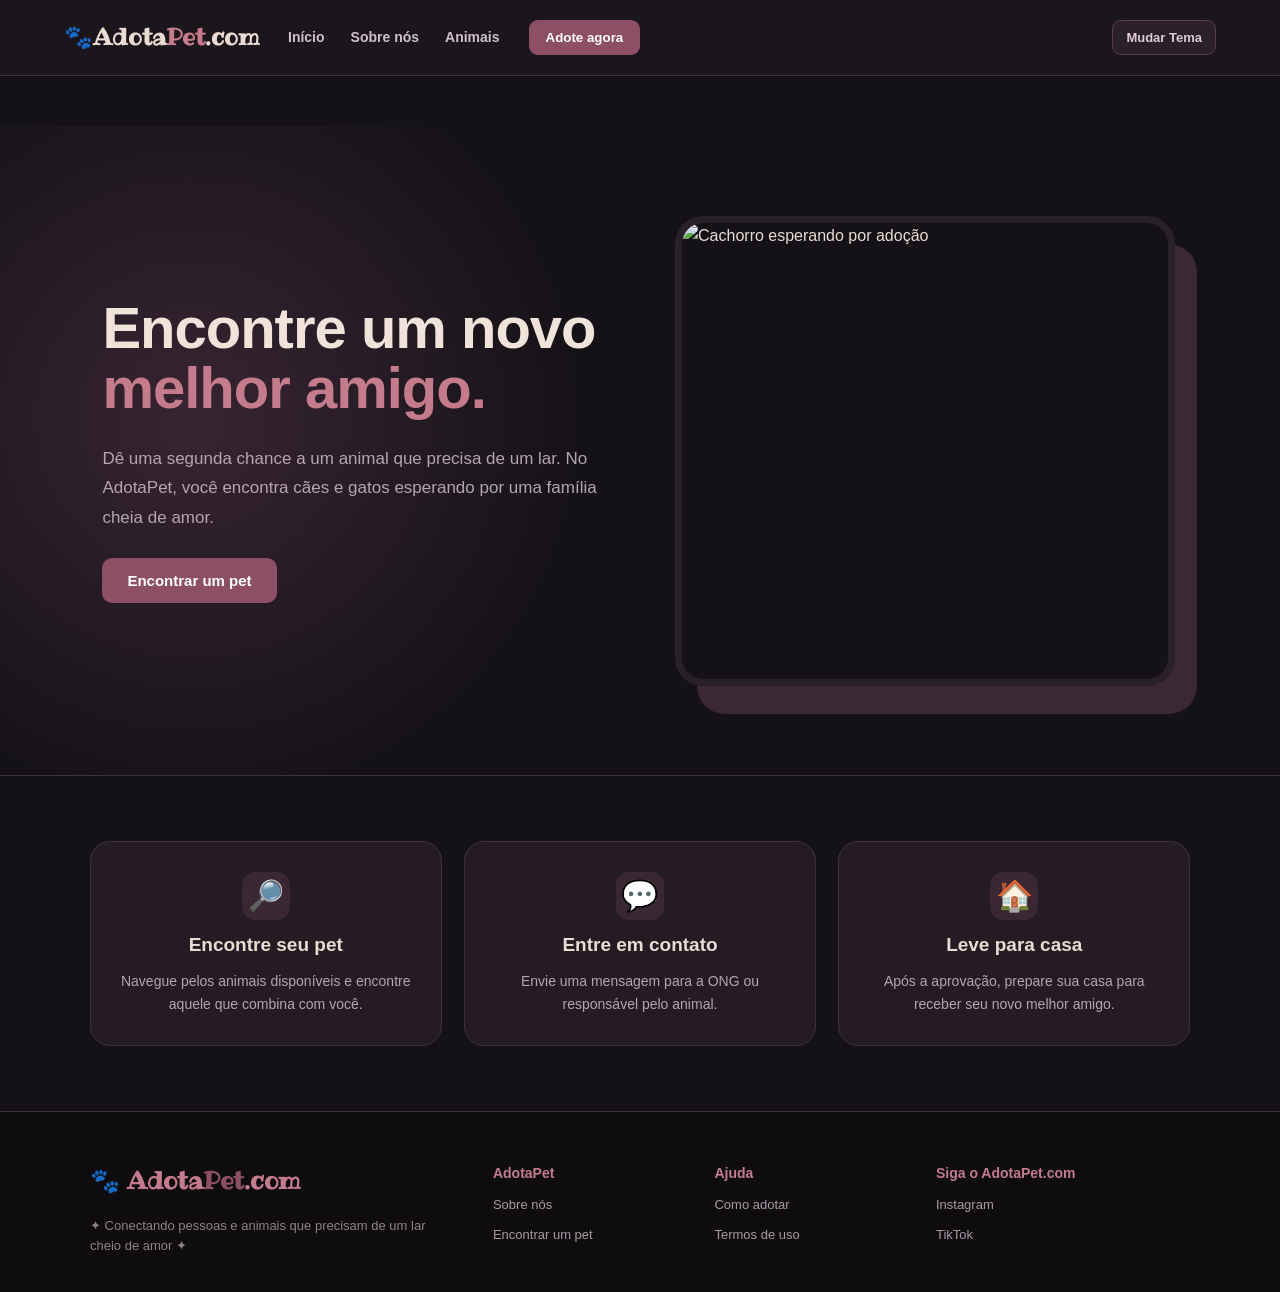
==== commit 2fd95300: "v1.3" ====
--- a/frontend/index.html
+++ b/frontend/index.html
@@ -26,7 +26,7 @@
 
             <button>Adote agora</button>
         </a>
-        <button id="modoEscuro">🌙 Modo escuro</button>
+        <button id="modoEscuro">Mudar Tema</button>
     </header>
     <main>
         <section id="hero">
--- a/frontend/style.css
+++ b/frontend/style.css
@@ -382,16 +382,6 @@
     background: var(--accent);
 }
 
-#btn-comofunciona {
-    background: transparent;
-    border: 1px solid #715464;
-    color: var(--cream);
-}
-
-#btn-comofunciona:hover {
-    background: var(--surface2);
-}
-
 #img-hero {
     width: 100%;
     max-width: 500px;
@@ -407,12 +397,7 @@
     justify-content: center;
 }
 
-#pesquisa_inicial {
-    padding: 10px 10px;
-    margin: 10px 10px;
-    background: var(--bg2);
-    border-bottom: 1px solid var(--border);
-}
+
 
 #div_lupa {
     width: 90%;
@@ -454,65 +439,14 @@
     border-radius: 9px;
 }
 
-#container {
-    width: 100%;
-    max-width: 1200px;
-    margin: 35px auto 0;
-}
-
-#listaAnimais,
-#container {
+#listaAnimais{
     display: grid;
-    grid-template-columns: repeat(3, 1fr);
-    gap: 22px;
-}
-
-.animais {
-    min-height: 330px;
-    padding: 15px;
-    display: flex;
-    flex-direction: column;
-    gap: 10px;
-    background: var(--surface);
-    border: 1px solid var(--border);
-    border-radius: 20px;
-    transition: .3s;
-    overflow: hidden;
-}
-
-.animais:hover {
-    transform: translateY(-6px);
-    border-color: var(--accent);
-    box-shadow: var(--shadow);
-    background: var(--surface2);
-}
-
-.animais img {
-    width: 100%;
-    height: 200px;
-    object-fit: cover;
-    border-radius: 14px;
-    transition: .4s;
-    cursor: pointer;
-}
-
-.animais:hover img {
-    transform: scale(1.02);
-}
-
-.info_animais {
-    display: flex;
-    flex-direction: column;
-    gap: 3px;
-}
-
-.info_animais h3 {
-    font-size: 19px;
-    color: var(--cream);
-}
-
-.info_animais p {
-    font-size: 13px;
+    grid-template-columns: repeat(4, 1fr);
+    margin: 50px 70px;
+    justify-content: center;
+    align-items: center;
+
+
 }
 
 .animais button {
@@ -746,10 +680,6 @@
 
 .etapa ul {
     margin-left: 20px;
-}
-
-.dados-thor {
-    padding: 20px;
 }
 
 .titulo-animal {
@@ -838,6 +768,7 @@
     color: var(--cream);
     box-shadow: 10px 10px 0 #382631;
     transition: .3s;
+    flex-wrap: wrap;
 }
 
 .carD:hover {
@@ -857,10 +788,15 @@
 
 .listadalista {
     display: grid;
-    grid-template-columns: repeat(3, 1fr);
+    grid-template-columns: repeat(4, 1fr);
     gap: 20px;
     padding: 35px 5%;
     list-style: none;
+    flex-wrap: wrap;
+    justify-content: center;
+    align-items: center;
+   
+
 }
 
 .conteudo-termos {
@@ -999,25 +935,6 @@
 
 #auau {
     text-align: right;
-}
-
-#lunaP {
-    margin-left: 20%;
-    margin-right: 20%;
-    background: var(--bg);
-    color: var(--cream);
-}
-
-#modal {
-    display: none;
-    position: absolute;
-    z-index: 9999;
-    width: 500px;
-    height: 500px;
-    background: var(--surface);
-    border: 1px solid var(--border);
-    border-radius: 18px;
-    box-shadow: var(--shadow);
 }
 
 .letreiro-cadastro {
@@ -1111,10 +1028,6 @@
     box-shadow: 22px 28px 0 #e3cdd1;
 }
 
-body.claro #pesquisa_inicial {
-    background: #fff8f5;
-}
-
 body.claro #div_lupa input {
     background: #fff;
     color: #382d33;
@@ -1195,16 +1108,36 @@
         flex-wrap: wrap;
     }
 
+      .texto-quem p {
+        font-size:18px;
+    }
+
+    .texto-quem h2 {
+        font-size:25px;
+    }
+
+    .caixa p {
+        font-size:18px;
+    }
+    
+    .caixa h4 {
+    font-size:25px;
+    }
+
+
     header h1 {
         margin-right: auto;
     }
 
     nav {
-        gap: 2px;
+        gap: 10px;
+        border: 1px rgba(136, 6, 67, 0.322) solid;
+        padding: 10px;
     }
 
     nav a {
         padding: 7px 8px;
+        background-color: rgba(136, 6, 67, 0.322);
     }
 
     #hero {
@@ -1229,7 +1162,7 @@
     #container,
     #listaAnimais,
     .listadalista {
-        grid-template-columns: repeat(2, 1fr);
+        grid-template-columns: 1fr 1fr;
     }
 
     .informacao {
@@ -1240,9 +1173,6 @@
         grid-template-columns: 1fr 1fr;
     }
 
-    .carD {
-        margin: 10px 0;
-    }
 }
 
 
@@ -1261,6 +1191,14 @@
         width: 100%;
         order: 3;
         justify-content: center;
+        gap: 10px;
+        border: 1px rgba(136, 6, 67, 0.322) solid;
+        padding: 10px;
+    }
+
+    nav a {
+        padding: 7px 8px;
+        background-color: rgba(136, 6, 67, 0.322);
     }
 
     header button,
@@ -1300,22 +1238,17 @@
     }
 
     #img-hero {
-        height: 320px;
+        width:400px;
+        height: 400px;
         max-width: 100%;
     }
 
-    #container,
+    
     #listaAnimais,
     .listadalista,
     #container2,
-
-
     .informacao {
         grid-template-columns: 1fr;
-    }
-
-    #container {
-        padding: 0 5%;
     }
 
     .animais {
@@ -1417,27 +1350,12 @@
         min-height: 350px;
     }
 
-    .listadalista {
-        padding: 25px 6%;
-    }
-
     #miau,
     #auau {
         margin: 35px 6%;
         font-size: 24px;
     }
 
-    #lunaP {
-        margin-left: 5%;
-        margin-right: 5%;
-    }
-
-    #modal {
-        width: 90%;
-        max-width: 500px;
-        height: auto;
-    }
-
     .letreiro-cadastro .linha {
         margin-top: 30px;
     }
